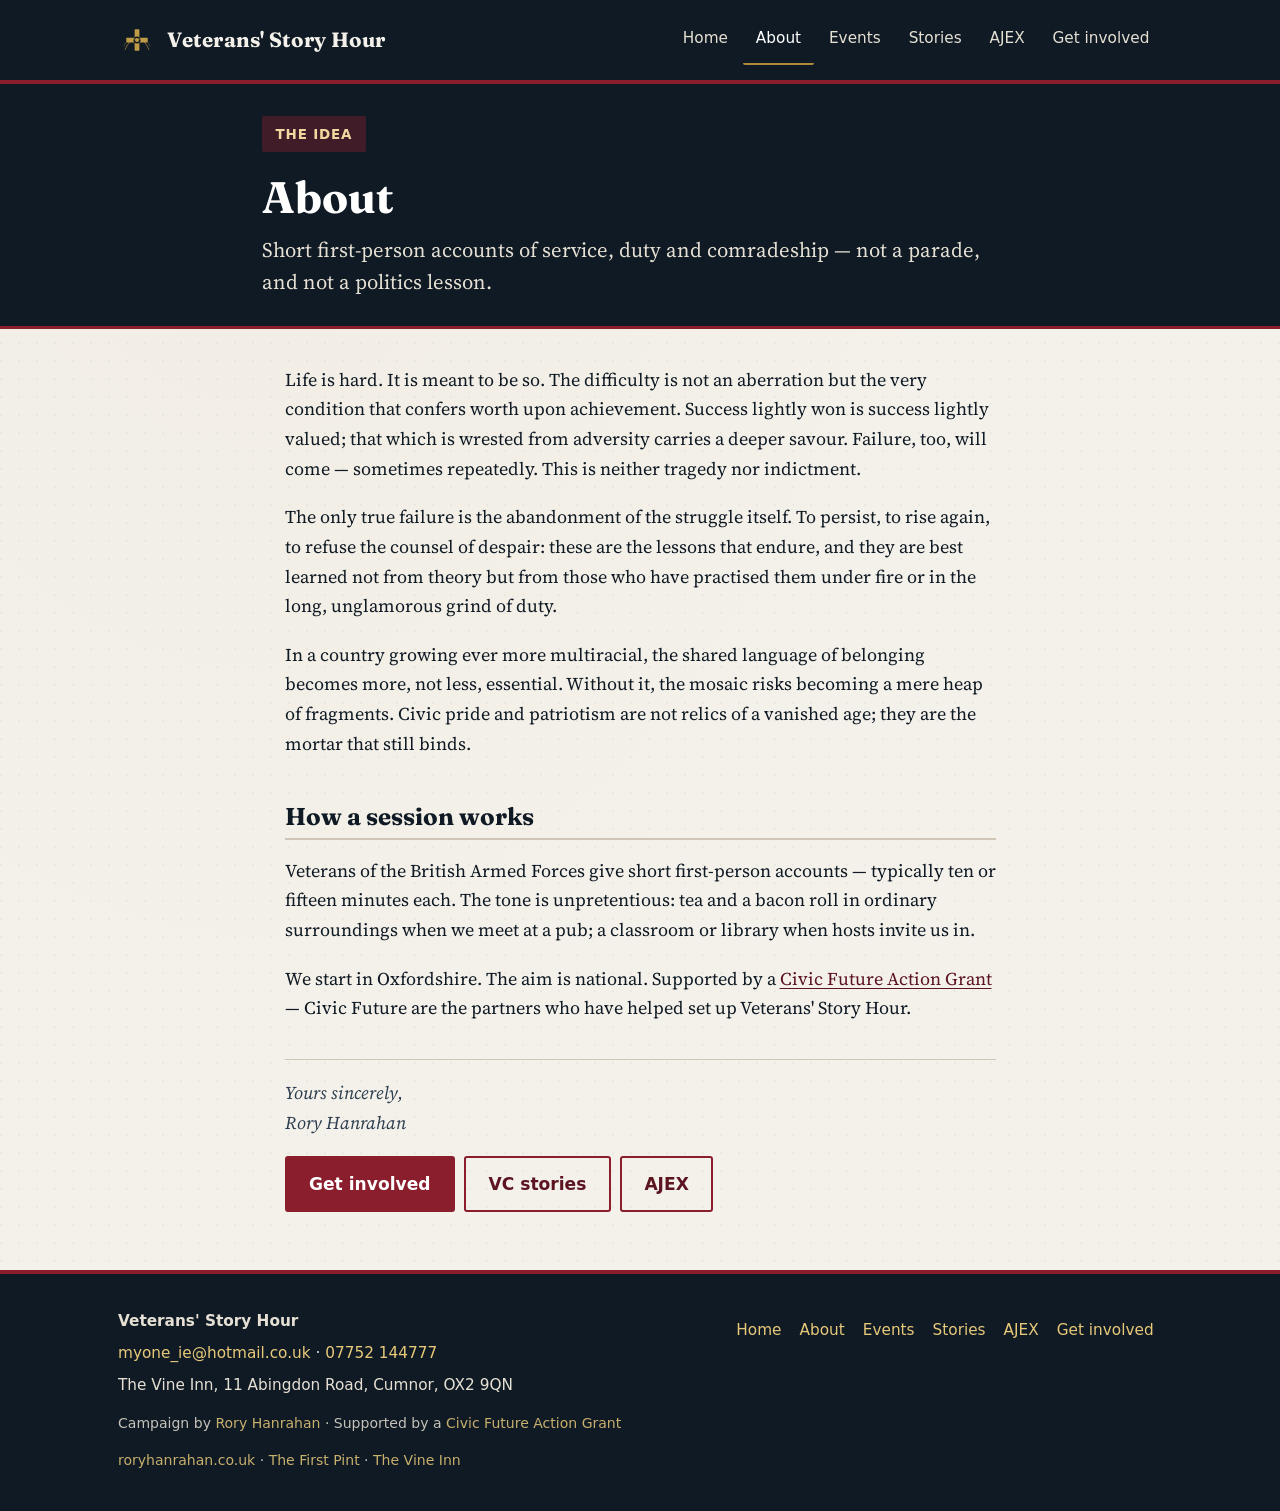
==== about.html @ 6df8fa00 "Link Civic Future grant and add site footer cross-links on About" ====
<!DOCTYPE html>
<html lang="en-GB">
<head>
  <meta charset="utf-8">
  <meta name="viewport" content="width=device-width, initial-scale=1">
  <meta name="theme-color" content="#0f1a24">
  <title>About — Veterans' Story Hour</title>
  <meta name="description" content="Why Veterans' Story Hour exists: lived testimony, civic pride, and lessons learned under fire and in the long grind of duty.">
  <link rel="canonical" href="https://rhodirish-afk.github.io/veterans-story-hour/about.html">
  <meta property="og:type" content="website">
  <meta property="og:site_name" content="Veterans' Story Hour">
  <meta property="og:title" content="About — Veterans' Story Hour">
  <meta property="og:description" content="Why Veterans' Story Hour exists: lived testimony, civic pride, and lessons learned under fire and in the long grind of duty.">
  <meta property="og:url" content="https://rhodirish-afk.github.io/veterans-story-hour/about.html">
  <meta property="og:image" content="https://rhodirish-afk.github.io/veterans-story-hour/assets/og.svg">
  <meta property="og:locale" content="en_GB">
  <meta name="twitter:card" content="summary_large_image">
  <meta name="twitter:title" content="About — Veterans' Story Hour">
  <meta name="twitter:description" content="Why Veterans' Story Hour exists: lived testimony, civic pride, and lessons learned under fire and in the long grind of duty.">
  <meta name="twitter:image" content="https://rhodirish-afk.github.io/veterans-story-hour/assets/og.svg">
  <link rel="icon" href="assets/mark.svg" type="image/svg+xml">
  <link rel="preconnect" href="https://fonts.googleapis.com">
  <link rel="preconnect" href="https://fonts.gstatic.com" crossorigin>
  <link href="https://fonts.googleapis.com/css2?family=Fraunces:opsz,wght@9..144,600;9..144,700&family=Source+Serif+4:opsz,wght@8..60,400;8..60,600&display=swap" rel="stylesheet">
  <link rel="stylesheet" href="css/styles.css">
</head>
<body>
  <a class="skip-link" href="#main">Skip to content</a>
  <header class="site-header">
    <div class="site-header-inner">
      <a class="brand" href="index.html">
        <img class="brand-mark" src="assets/mark.svg" width="34" height="34" alt="Veterans' Story Hour">
        <p class="site-title">Veterans' Story Hour</p>
      </a>
      <nav class="site-nav" aria-label="Main">
        <a href="index.html">Home</a>
        <a href="about.html" aria-current="page">About</a>
        <a href="events.html">Events</a>
        <a href="stories.html">Stories</a>
        <a href="ajex.html">AJEX</a>
        <a href="involve.html">Get involved</a>
      </nav>
    </div>
  </header>

  <div class="page-band">
    <div class="page-band-inner">
      <p class="tagline">The idea</p>
      <h1>About</h1>
      <p class="lede">Short first-person accounts of service, duty and comradeship — not a parade, and not a politics lesson.</p>
    </div>
  </div>

  <main id="main">
    <p>Life is hard. It is meant to be so. The difficulty is not an aberration but the very condition that confers worth upon achievement. Success lightly won is success lightly valued; that which is wrested from adversity carries a deeper savour. Failure, too, will come — sometimes repeatedly. This is neither tragedy nor indictment.</p>

    <p>The only true failure is the abandonment of the struggle itself. To persist, to rise again, to refuse the counsel of despair: these are the lessons that endure, and they are best learned not from theory but from those who have practised them under fire or in the long, unglamorous grind of duty.</p>

    <p>In a country growing ever more multiracial, the shared language of belonging becomes more, not less, essential. Without it, the mosaic risks becoming a mere heap of fragments. Civic pride and patriotism are not relics of a vanished age; they are the mortar that still binds.</p>

    <h2>How a session works</h2>
    <p>Veterans of the British Armed Forces give short first-person accounts — typically ten or fifteen minutes each. The tone is unpretentious: tea and a bacon roll in ordinary surroundings when we meet at a pub; a classroom or library when hosts invite us in.</p>
    <p>We start in Oxfordshire. The aim is national. Supported by a <a href="https://civicfuture.org/civic-future-grants/" target="_blank" rel="noopener">Civic Future Action Grant</a> — Civic Future are the partners who have helped set up Veterans' Story Hour.</p>

    <p class="sign-off">Yours sincerely,<br>Rory Hanrahan</p>

    <div class="btn-row">
      <a class="btn" href="involve.html">Get involved</a>
      <a class="btn btn-ghost" href="stories.html">VC stories</a>
      <a class="btn btn-ghost" href="ajex.html">AJEX</a>
    </div>
  </main>

  <footer class="site-footer">
    <div class="site-footer-inner">
      <div>
        <p><strong>Veterans' Story Hour</strong></p>
        <p><a href="mailto:myone_ie@hotmail.co.uk">myone_ie@hotmail.co.uk</a> · <a href="tel:+447752144777">07752 144777</a></p>
        <p>The Vine Inn, 11 Abingdon Road, Cumnor, OX2 9QN</p>
        <p class="fine">Campaign by <a href="https://roryhanrahan.co.uk/">Rory Hanrahan</a> · Supported by a <a href="https://civicfuture.org/civic-future-grants/" target="_blank" rel="noopener">Civic Future Action Grant</a></p>
        <p class="fine"><a href="https://roryhanrahan.co.uk/">roryhanrahan.co.uk</a> · <a href="https://rhodirish-afk.github.io/the-first-pint/">The First Pint</a> · <a href="https://www.vineinncumnor.com/">The Vine Inn</a></p>
      </div>
      <div>
        <ul class="footer-nav" aria-label="Footer">
          <li><a href="index.html">Home</a></li>
          <li><a href="about.html" aria-current="page">About</a></li>
          <li><a href="events.html">Events</a></li>
          <li><a href="stories.html">Stories</a></li>
          <li><a href="ajex.html">AJEX</a></li>
          <li><a href="involve.html">Get involved</a></li>
        </ul>
      </div>
    </div>
  </footer>
</body>
</html>
---- css/styles.css ----
/* Veterans' Story Hour — dignified civic campaign styles */
:root {
  --ink: #0f1a24;
  --ink-soft: #2c3e50;
  --cream: #f4f1ea;
  --cream-deep: #e6e0d4;
  --crimson: #8b1e2d;
  --crimson-deep: #5c1420;
  --gold: #b08a3c;
  --gold-soft: #c9a24a;
  --foam: #fffcf7;
  --line: #cfc6b8;
  --max: 42rem;
  --wide: 58rem;
  --touch: 2.75rem;
  --radius: 3px;
}

*,
*::before,
*::after {
  box-sizing: border-box;
}

html {
  font-size: 112.5%;
  scroll-behavior: smooth;
}

body {
  margin: 0;
  font-family: "Source Serif 4", "Iowan Old Style", "Palatino Linotype", Palatino, Georgia, serif;
  line-height: 1.65;
  color: var(--ink);
  background-color: var(--cream);
  background-image:
    radial-gradient(ellipse at 20% 0%, rgba(176, 138, 60, 0.04), transparent 50%),
    radial-gradient(circle at 1px 1px, rgba(15, 26, 36, 0.035) 1px, transparent 0);
  background-size: 100% 100%, 18px 18px;
  min-height: 100vh;
  display: flex;
  flex-direction: column;
}

img {
  max-width: 100%;
  height: auto;
  display: block;
}

a {
  color: var(--crimson-deep);
  text-decoration-thickness: 1px;
  text-underline-offset: 0.15em;
}

a:hover {
  color: var(--crimson);
}

a:focus-visible {
  outline: 2px solid var(--gold);
  outline-offset: 3px;
}

.skip-link {
  position: absolute;
  left: -9999px;
  top: 0;
  z-index: 100;
  background: var(--crimson);
  color: #fff;
  padding: 0.75rem 1rem;
  font-family: system-ui, sans-serif;
  font-weight: 600;
  text-decoration: none;
}

.skip-link:focus {
  left: 1rem;
  top: 1rem;
}

.site-header {
  background: var(--ink);
  color: var(--cream);
  padding: 0.85rem 1.25rem;
  border-bottom: 4px solid var(--crimson);
  position: sticky;
  top: 0;
  z-index: 50;
}

.site-header-inner {
  max-width: var(--wide);
  margin: 0 auto;
  display: flex;
  flex-wrap: wrap;
  align-items: center;
  justify-content: space-between;
  gap: 0.75rem 1.5rem;
}

.brand {
  display: flex;
  align-items: center;
  gap: 0.65rem;
  text-decoration: none;
  color: var(--cream);
  min-height: var(--touch);
}

.brand:hover {
  color: #e8c97a;
}

.brand-mark {
  width: 2.1rem;
  height: 2.1rem;
  flex-shrink: 0;
}

.site-title {
  font-family: "Fraunces", "Source Serif 4", Georgia, serif;
  font-weight: 700;
  font-size: 1.15rem;
  letter-spacing: 0.01em;
  margin: 0;
  line-height: 1.2;
}

.site-nav {
  display: flex;
  flex-wrap: wrap;
  align-items: center;
  gap: 0.15rem;
  font-family: system-ui, -apple-system, "Segoe UI", sans-serif;
  font-size: 0.85rem;
}

.site-nav a {
  color: var(--cream-deep);
  text-decoration: none;
  padding: 0.55rem 0.7rem;
  min-height: var(--touch);
  display: inline-flex;
  align-items: center;
  border-bottom: 2px solid transparent;
  border-radius: 2px;
}

.site-nav a:hover,
.site-nav a[aria-current="page"] {
  color: #fff;
  border-bottom-color: var(--gold);
}

.site-nav a:focus-visible {
  outline-color: var(--gold-soft);
}

.hero {
  background: linear-gradient(165deg, var(--ink) 0%, #1a2a38 55%, #162230 100%);
  color: var(--cream);
  padding: 2.5rem 1.25rem 2.75rem;
  border-bottom: 1px solid rgba(176, 138, 60, 0.35);
  position: relative;
  overflow: hidden;
}

.hero::after {
  content: "";
  position: absolute;
  inset: 0;
  background:
    radial-gradient(ellipse at 85% 20%, rgba(176, 138, 60, 0.12), transparent 45%),
    radial-gradient(ellipse at 10% 90%, rgba(139, 30, 45, 0.18), transparent 40%);
  pointer-events: none;
}

.hero-inner {
  max-width: var(--wide);
  margin: 0 auto;
  position: relative;
  z-index: 1;
  display: grid;
  gap: 1.25rem;
  align-items: center;
}

@media (min-width: 720px) {
  .hero-inner {
    grid-template-columns: auto 1fr;
    gap: 2rem;
  }
}

.hero-mark {
  width: 5.5rem;
  height: 5.5rem;
  opacity: 0.95;
}

.hero .tagline {
  background: rgba(139, 30, 45, 0.35);
  color: #f0d9a0;
  margin-bottom: 0.75rem;
}

.hero h1 {
  color: #fff;
  margin: 0 0 0.6rem;
}

.hero .lede {
  color: var(--cream-deep);
  margin-bottom: 0;
  max-width: 36rem;
}

.hero-laurel {
  width: min(12rem, 70%);
  margin-top: 1rem;
  opacity: 0.8;
}

.page-band {
  background: var(--ink);
  color: var(--cream);
  padding: 1.75rem 1.25rem 1.5rem;
  border-bottom: 3px solid var(--crimson);
}

.page-band-inner {
  max-width: var(--max);
  margin: 0 auto;
}

.page-band .tagline {
  background: rgba(139, 30, 45, 0.4);
  color: #f0d9a0;
}

.page-band h1 {
  color: #fff;
  margin-bottom: 0.5rem;
}

.page-band .lede {
  color: var(--cream-deep);
  margin-bottom: 0;
}

main {
  flex: 1;
  width: 100%;
  max-width: var(--max);
  margin: 0 auto;
  padding: 2rem 1.25rem 3.25rem;
}

main.wide {
  max-width: var(--wide);
}

h1,
h2,
h3 {
  font-family: "Fraunces", "Source Serif 4", Georgia, serif;
  font-weight: 700;
  line-height: 1.25;
  color: var(--ink);
}

h1 {
  font-size: clamp(1.85rem, 4vw, 2.45rem);
  margin: 0 0 0.75rem;
}

h2 {
  font-size: 1.35rem;
  margin: 2.35rem 0 0.85rem;
  padding-bottom: 0.4rem;
  border-bottom: 2px solid var(--line);
}

h3 {
  font-size: 1.1rem;
  margin: 1.5rem 0 0.5rem;
}

p {
  margin: 0 0 1.05rem;
}

.lede {
  font-size: 1.15rem;
  color: var(--ink-soft);
  margin-bottom: 1.35rem;
  line-height: 1.55;
}

.tagline {
  display: inline-block;
  font-family: system-ui, -apple-system, "Segoe UI", sans-serif;
  font-size: 0.75rem;
  font-weight: 600;
  letter-spacing: 0.06em;
  text-transform: uppercase;
  color: var(--crimson-deep);
  background: var(--cream-deep);
  padding: 0.4rem 0.75rem;
  border-radius: 2px;
  margin-bottom: 1rem;
}

.section-intro {
  color: var(--ink-soft);
  margin-bottom: 1.25rem;
}

.ask-box,
.cta-box,
.event-card {
  background: var(--foam);
  border: 1px solid var(--line);
  border-left: 5px solid var(--crimson);
  padding: 1.25rem 1.35rem;
  margin: 1.5rem 0;
  border-radius: var(--radius);
  box-shadow: 0 1px 0 rgba(15, 26, 36, 0.04);
}

.ask-box h2,
.cta-box h2,
.event-card h2 {
  margin-top: 0;
  border: none;
  padding: 0;
  font-size: 1.25rem;
}

.cta-actions,
.btn-row {
  display: flex;
  flex-wrap: wrap;
  gap: 0.5rem;
  margin-top: 0.75rem;
}

.event-meta {
  list-style: none;
  padding: 0;
  margin: 0 0 1rem;
  font-family: system-ui, -apple-system, "Segoe UI", sans-serif;
  font-size: 0.95rem;
}

.event-meta li {
  margin-bottom: 0.5rem;
  padding-left: 0;
  display: grid;
  grid-template-columns: 6.5rem 1fr;
  gap: 0.35rem;
}

.event-meta strong {
  color: var(--ink-soft);
  font-size: 0.8rem;
  text-transform: uppercase;
  letter-spacing: 0.03em;
  padding-top: 0.15rem;
}

.story-grid {
  display: grid;
  gap: 1.25rem;
  margin: 1.5rem 0 2rem;
}

@media (min-width: 720px) {
  .story-grid {
    grid-template-columns: 1fr 1fr;
  }
}
@media (min-width: 980px) {
  .story-grid {
    grid-template-columns: 1fr 1fr 1fr;
  }
}

.story {
  background: var(--foam);
  border: 1px solid var(--line);
  padding: 1.35rem 1.4rem 1.5rem;
  margin: 0;
  border-radius: var(--radius);
  display: flex;
  flex-direction: column;
  height: 100%;
  box-shadow: 0 1px 0 rgba(15, 26, 36, 0.04);
}

.story-head {
  display: flex;
  align-items: flex-start;
  gap: 0.75rem;
  margin-bottom: 0.85rem;
  padding-bottom: 0.75rem;
  border-bottom: 2px solid var(--gold);
}

.story-icon {
  width: 2.4rem;
  height: 2.4rem;
  flex-shrink: 0;
  margin-top: 0.15rem;
}

.story h2 {
  margin: 0;
  border: none;
  padding: 0;
  font-size: 1.2rem;
  line-height: 1.3;
}

.story .rank {
  display: block;
  font-family: system-ui, sans-serif;
  font-size: 0.75rem;
  font-weight: 600;
  letter-spacing: 0.04em;
  text-transform: uppercase;
  color: var(--crimson-deep);
  margin-bottom: 0.2rem;
}

.quote {
  font-style: italic;
  color: var(--ink-soft);
  border-left: 3px solid var(--gold);
  padding-left: 1rem;
  margin: 1rem 0;
}

.involve-grid {
  display: grid;
  gap: 1rem;
  margin: 1.5rem 0;
}

@media (min-width: 640px) {
  .involve-grid {
    grid-template-columns: repeat(3, 1fr);
  }
}

.involve-grid .ask-box {
  margin: 0;
  height: 100%;
}

.involve-grid .ask-box h2 {
  font-size: 1.1rem;
}

ul,
ol {
  margin: 0 0 1.25rem;
  padding-left: 1.25rem;
}

li {
  margin-bottom: 0.55rem;
}

.btn {
  display: inline-flex;
  align-items: center;
  justify-content: center;
  min-height: var(--touch);
  font-family: system-ui, -apple-system, "Segoe UI", sans-serif;
  font-weight: 600;
  font-size: 0.95rem;
  background: var(--crimson);
  color: #fff;
  padding: 0.65rem 1.25rem;
  border-radius: var(--radius);
  text-decoration: none;
  border: 2px solid var(--crimson);
  margin: 0;
  cursor: pointer;
  transition: background 0.15s ease, border-color 0.15s ease;
}

.btn:hover {
  background: var(--crimson-deep);
  border-color: var(--crimson-deep);
  color: #fff;
}

.btn-ghost {
  background: transparent;
  color: var(--crimson-deep);
  border: 2px solid var(--crimson);
}

.btn-ghost:hover {
  background: var(--cream-deep);
  color: var(--crimson-deep);
}

.contact-list {
  list-style: none;
  padding: 0;
  margin: 0 0 1.25rem;
}

.contact-list li {
  margin-bottom: 0.75rem;
  padding-left: 0;
  display: grid;
  grid-template-columns: 5rem 1fr;
  gap: 0.35rem;
  align-items: baseline;
}

.contact-list strong {
  font-family: system-ui, sans-serif;
  font-size: 0.8rem;
  text-transform: uppercase;
  letter-spacing: 0.03em;
  color: var(--ink-soft);
}

.site-footer {
  background: var(--ink);
  color: var(--cream-deep);
  padding: 2rem 1.25rem 1.75rem;
  font-family: system-ui, -apple-system, "Segoe UI", sans-serif;
  font-size: 0.85rem;
  line-height: 1.55;
  border-top: 4px solid var(--crimson);
  margin-top: auto;
}

.site-footer-inner {
  max-width: var(--wide);
  margin: 0 auto;
  display: grid;
  gap: 1.25rem;
}

@media (min-width: 640px) {
  .site-footer-inner {
    grid-template-columns: 1.4fr 1fr;
    align-items: start;
  }
}

.site-footer a {
  color: #e8c97a;
  text-decoration: none;
}

.site-footer a:hover {
  color: #fff;
  text-decoration: underline;
}

.site-footer p {
  margin: 0 0 0.45rem;
}

.footer-nav {
  display: flex;
  flex-wrap: wrap;
  gap: 0.35rem 1rem;
  margin: 0 0 1rem;
  padding: 0;
  list-style: none;
}

.footer-nav a {
  display: inline-flex;
  align-items: center;
  min-height: 2.25rem;
  padding: 0.15rem 0;
}

.site-footer .fine {
  margin-top: 0.85rem;
  opacity: 0.85;
  font-size: 0.78rem;
}

.note {
  font-size: 0.95rem;
  color: var(--ink-soft);
}

.sign-off {
  margin-top: 2rem;
  padding-top: 1rem;
  border-top: 1px solid var(--line);
  font-style: italic;
  color: var(--ink-soft);
}

@media (max-width: 560px) {
  html {
    font-size: 100%;
  }
  .site-header {
    padding: 0.7rem 1rem;
  }
  .site-header-inner {
    flex-direction: column;
    align-items: flex-start;
  }
  .site-nav {
    width: 100%;
    gap: 0.1rem;
  }
  .site-nav a {
    padding: 0.5rem 0.55rem;
    font-size: 0.82rem;
  }
  .hero {
    padding: 1.75rem 1rem 2rem;
  }
  .hero-mark {
    width: 4rem;
    height: 4rem;
  }
  main,
  .page-band {
    padding-left: 1rem;
    padding-right: 1rem;
  }
  .event-meta li,
  .contact-list li {
    grid-template-columns: 1fr;
    gap: 0.1rem;
  }
  .btn {
    width: 100%;
  }
  .cta-actions,
  .btn-row {
    flex-direction: column;
  }
}

@media (prefers-reduced-motion: reduce) {
  html {
    scroll-behavior: auto;
  }
  .btn {
    transition: none;
  }
}
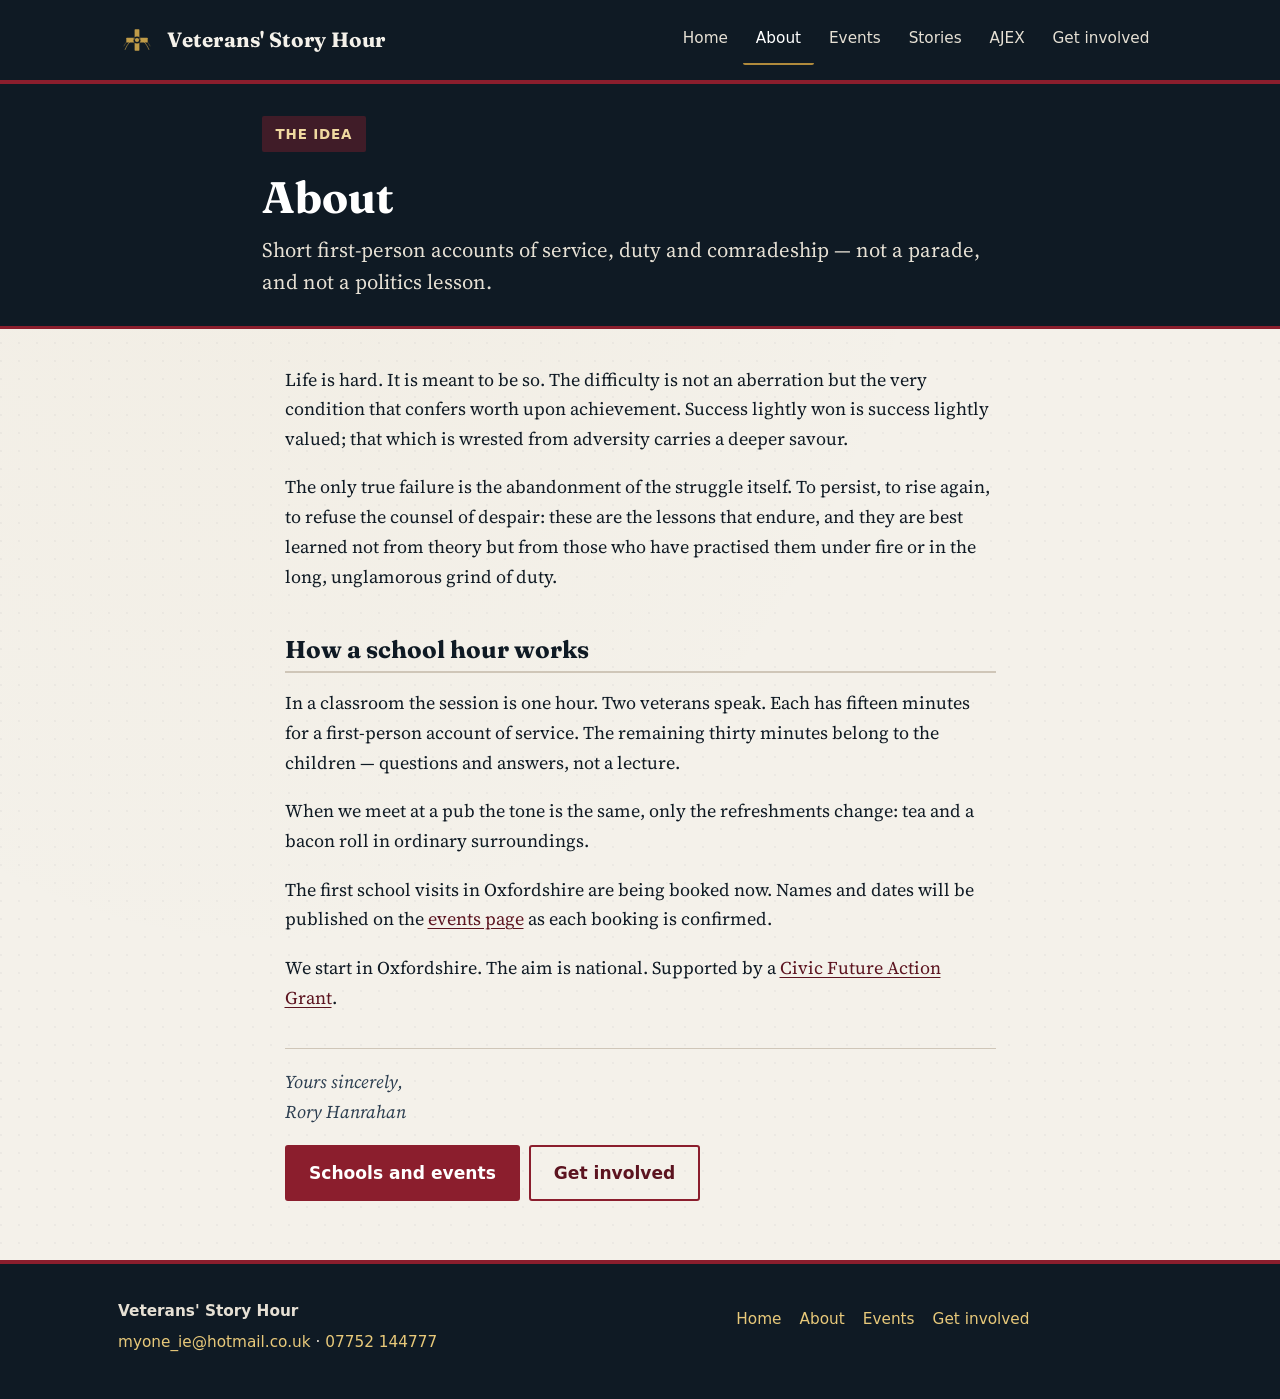
==== commit 9b6b2575: "About and Get involved: school hour is 2x15 minutes then 30 minutes of questions" ====
--- a/about.html
+++ b/about.html
@@ -5,24 +5,19 @@
   <meta name="viewport" content="width=device-width, initial-scale=1">
   <meta name="theme-color" content="#0f1a24">
   <title>About — Veterans' Story Hour</title>
-  <meta name="description" content="Why Veterans' Story Hour exists: lived testimony, civic pride, and lessons learned under fire and in the long grind of duty.">
+  <meta name="description" content="How a Veterans' Story Hour works: in schools, two veterans, 15 minutes each, then 30 minutes of questions from the children.">
   <link rel="canonical" href="https://rhodirish-afk.github.io/veterans-story-hour/about.html">
   <meta property="og:type" content="website">
   <meta property="og:site_name" content="Veterans' Story Hour">
   <meta property="og:title" content="About — Veterans' Story Hour">
-  <meta property="og:description" content="Why Veterans' Story Hour exists: lived testimony, civic pride, and lessons learned under fire and in the long grind of duty.">
+  <meta property="og:description" content="How a Veterans' Story Hour works in a classroom.">
   <meta property="og:url" content="https://rhodirish-afk.github.io/veterans-story-hour/about.html">
   <meta property="og:image" content="https://rhodirish-afk.github.io/veterans-story-hour/assets/og.svg">
-  <meta property="og:locale" content="en_GB">
-  <meta name="twitter:card" content="summary_large_image">
-  <meta name="twitter:title" content="About — Veterans' Story Hour">
-  <meta name="twitter:description" content="Why Veterans' Story Hour exists: lived testimony, civic pride, and lessons learned under fire and in the long grind of duty.">
-  <meta name="twitter:image" content="https://rhodirish-afk.github.io/veterans-story-hour/assets/og.svg">
+  <link rel="stylesheet" href="css/styles.css">
   <link rel="icon" href="assets/mark.svg" type="image/svg+xml">
   <link rel="preconnect" href="https://fonts.googleapis.com">
   <link rel="preconnect" href="https://fonts.gstatic.com" crossorigin>
   <link href="https://fonts.googleapis.com/css2?family=Fraunces:opsz,wght@9..144,600;9..144,700&family=Source+Serif+4:opsz,wght@8..60,400;8..60,600&display=swap" rel="stylesheet">
-  <link rel="stylesheet" href="css/styles.css">
 </head>
 <body>
   <a class="skip-link" href="#main">Skip to content</a>
@@ -42,7 +37,6 @@
       </nav>
     </div>
   </header>
-
   <div class="page-band">
     <div class="page-band-inner">
       <p class="tagline">The idea</p>
@@ -50,46 +44,32 @@
       <p class="lede">Short first-person accounts of service, duty and comradeship — not a parade, and not a politics lesson.</p>
     </div>
   </div>
-
   <main id="main">
-    <p>Life is hard. It is meant to be so. The difficulty is not an aberration but the very condition that confers worth upon achievement. Success lightly won is success lightly valued; that which is wrested from adversity carries a deeper savour. Failure, too, will come — sometimes repeatedly. This is neither tragedy nor indictment.</p>
-
+    <p>Life is hard. It is meant to be so. The difficulty is not an aberration but the very condition that confers worth upon achievement. Success lightly won is success lightly valued; that which is wrested from adversity carries a deeper savour.</p>
     <p>The only true failure is the abandonment of the struggle itself. To persist, to rise again, to refuse the counsel of despair: these are the lessons that endure, and they are best learned not from theory but from those who have practised them under fire or in the long, unglamorous grind of duty.</p>
-
-    <p>In a country growing ever more multiracial, the shared language of belonging becomes more, not less, essential. Without it, the mosaic risks becoming a mere heap of fragments. Civic pride and patriotism are not relics of a vanished age; they are the mortar that still binds.</p>
-
-    <h2>How a session works</h2>
-    <p>Veterans of the British Armed Forces give short first-person accounts — typically ten or fifteen minutes each. The tone is unpretentious: tea and a bacon roll in ordinary surroundings when we meet at a pub; a classroom or library when hosts invite us in.</p>
-    <p>We start in Oxfordshire. The aim is national. Supported by a <a href="https://civicfuture.org/civic-future-grants/" target="_blank" rel="noopener">Civic Future Action Grant</a> — Civic Future are the partners who have helped set up Veterans' Story Hour.</p>
-
+    <h2>How a school hour works</h2>
+    <p>In a classroom the session is one hour. Two veterans speak. Each has fifteen minutes for a first-person account of service. The remaining thirty minutes belong to the children — questions and answers, not a lecture.</p>
+    <p>When we meet at a pub the tone is the same, only the refreshments change: tea and a bacon roll in ordinary surroundings.</p>
+    <p>The first school visits in Oxfordshire are being booked now. Names and dates will be published on the <a href="events.html">events page</a> as each booking is confirmed.</p>
+    <p>We start in Oxfordshire. The aim is national. Supported by a <a href="https://civicfuture.org/civic-future-grants/" target="_blank" rel="noopener">Civic Future Action Grant</a>.</p>
     <p class="sign-off">Yours sincerely,<br>Rory Hanrahan</p>
-
     <div class="btn-row">
-      <a class="btn" href="involve.html">Get involved</a>
-      <a class="btn btn-ghost" href="stories.html">VC stories</a>
-      <a class="btn btn-ghost" href="ajex.html">AJEX</a>
+      <a class="btn" href="events.html">Schools and events</a>
+      <a class="btn btn-ghost" href="involve.html">Get involved</a>
     </div>
   </main>
-
   <footer class="site-footer">
     <div class="site-footer-inner">
       <div>
         <p><strong>Veterans' Story Hour</strong></p>
-        <p><a href="mailto:myone_ie@hotmail.co.uk">myone_ie@hotmail.co.uk</a> · <a href="tel:+447752144777">07752 144777</a></p>
-        <p>The Vine Inn, 11 Abingdon Road, Cumnor, OX2 9QN</p>
-        <p class="fine">Campaign by <a href="https://roryhanrahan.co.uk/">Rory Hanrahan</a> · Supported by a <a href="https://civicfuture.org/civic-future-grants/" target="_blank" rel="noopener">Civic Future Action Grant</a></p>
-        <p class="fine"><a href="https://roryhanrahan.co.uk/">roryhanrahan.co.uk</a> · <a href="https://rhodirish-afk.github.io/the-first-pint/">The First Pint</a> · <a href="https://www.vineinncumnor.com/">The Vine Inn</a></p>
+        <p><a href="mailto:myone_ie@hotmail.co.uk?subject=Veterans%20Story%20Hour">myone_ie@hotmail.co.uk</a> · <a href="tel:+447752144777">07752 144777</a></p>
       </div>
-      <div>
-        <ul class="footer-nav" aria-label="Footer">
-          <li><a href="index.html">Home</a></li>
-          <li><a href="about.html" aria-current="page">About</a></li>
-          <li><a href="events.html">Events</a></li>
-          <li><a href="stories.html">Stories</a></li>
-          <li><a href="ajex.html">AJEX</a></li>
-          <li><a href="involve.html">Get involved</a></li>
-        </ul>
-      </div>
+      <ul class="footer-nav" aria-label="Footer">
+        <li><a href="index.html">Home</a></li>
+        <li><a href="about.html" aria-current="page">About</a></li>
+        <li><a href="events.html">Events</a></li>
+        <li><a href="involve.html">Get involved</a></li>
+      </ul>
     </div>
   </footer>
 </body>
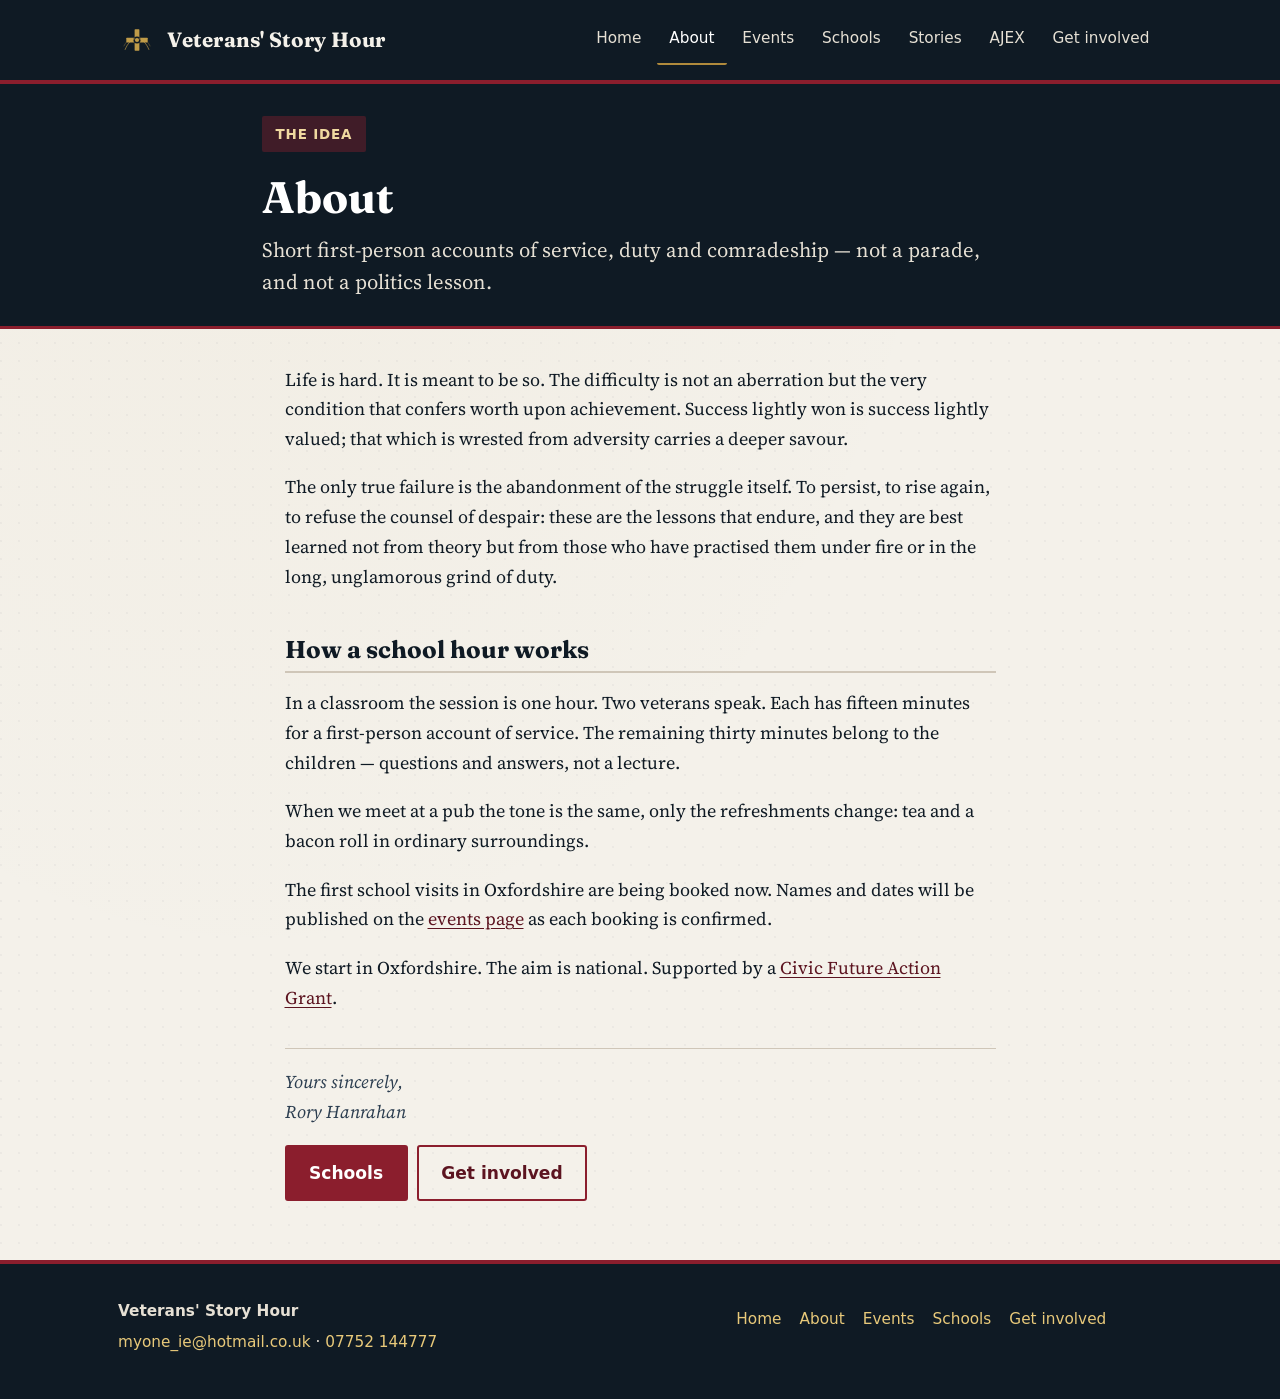
==== commit ab57c6e6: "Wire Schools into nav and add printable parent consent form" ====
--- a/about.html
+++ b/about.html
@@ -31,6 +31,7 @@
         <a href="index.html">Home</a>
         <a href="about.html" aria-current="page">About</a>
         <a href="events.html">Events</a>
+        <a href="schools.html">Schools</a>
         <a href="stories.html">Stories</a>
         <a href="ajex.html">AJEX</a>
         <a href="involve.html">Get involved</a>
@@ -54,7 +55,7 @@
     <p>We start in Oxfordshire. The aim is national. Supported by a <a href="https://civicfuture.org/civic-future-grants/" target="_blank" rel="noopener">Civic Future Action Grant</a>.</p>
     <p class="sign-off">Yours sincerely,<br>Rory Hanrahan</p>
     <div class="btn-row">
-      <a class="btn" href="events.html">Schools and events</a>
+      <a class="btn" href="schools.html">Schools</a>
       <a class="btn btn-ghost" href="involve.html">Get involved</a>
     </div>
   </main>
@@ -68,6 +69,7 @@
         <li><a href="index.html">Home</a></li>
         <li><a href="about.html" aria-current="page">About</a></li>
         <li><a href="events.html">Events</a></li>
+        <li><a href="schools.html">Schools</a></li>
         <li><a href="involve.html">Get involved</a></li>
       </ul>
     </div>
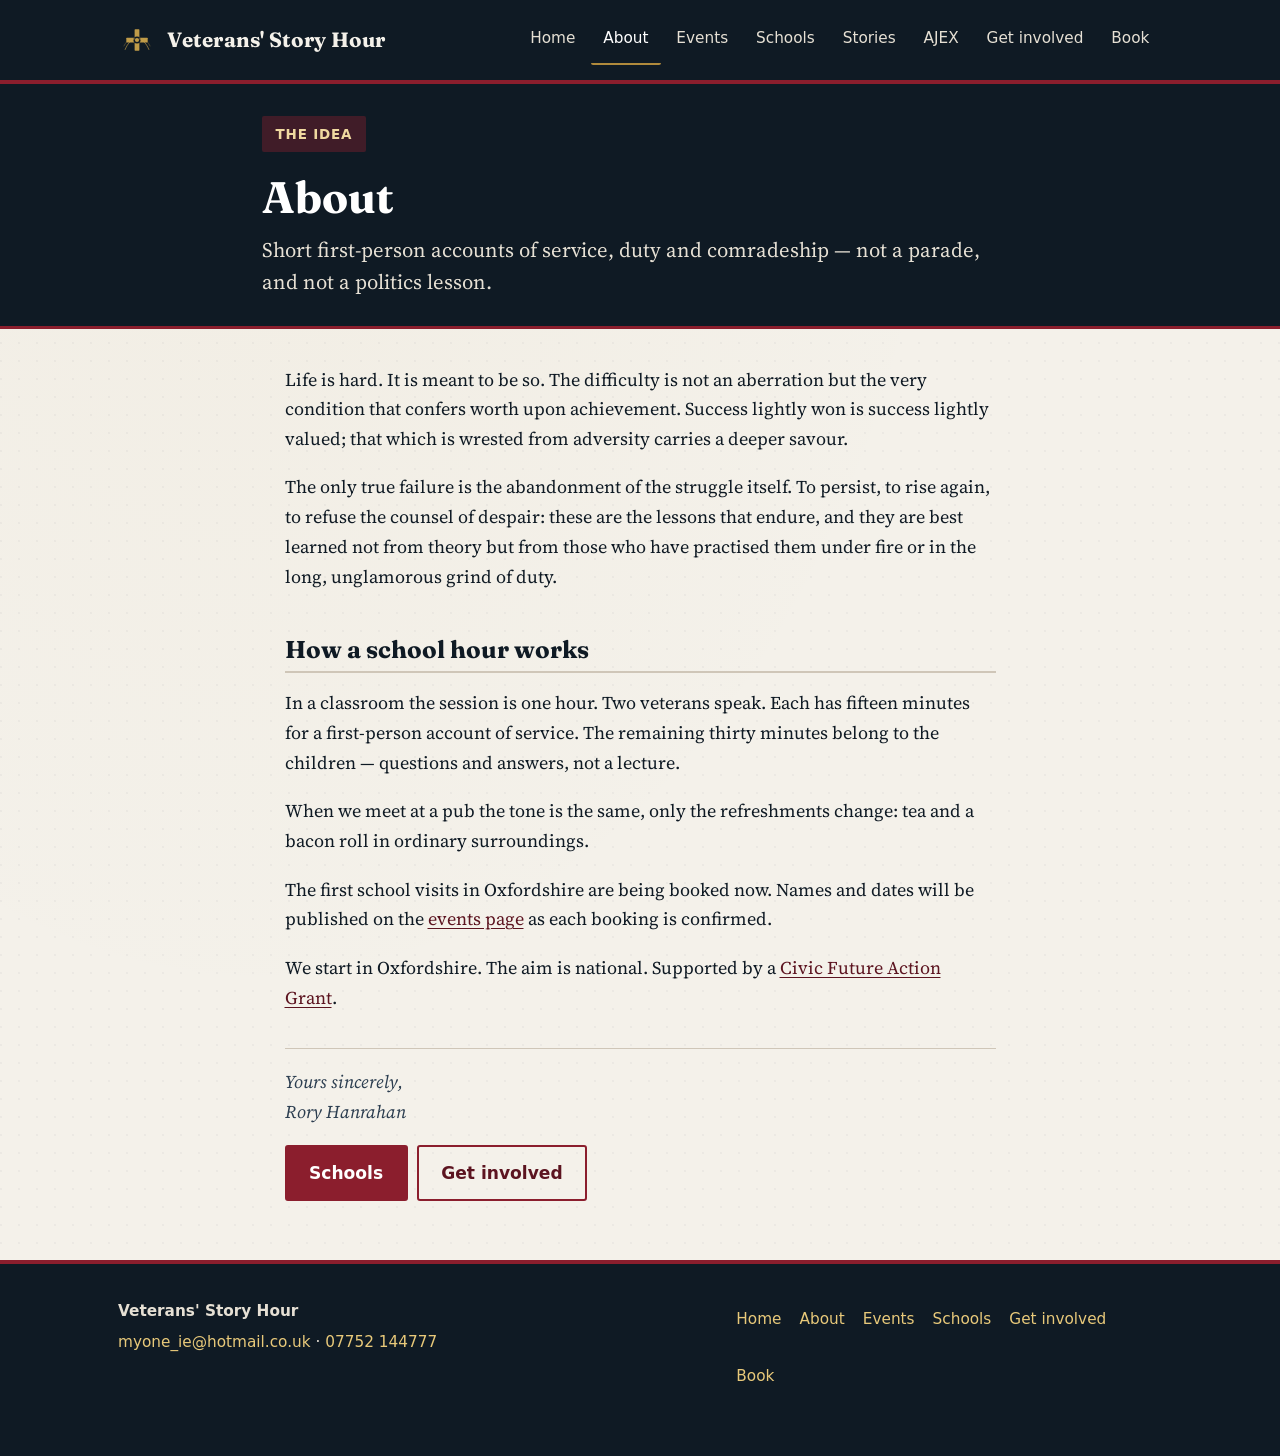
==== commit f5962172: "Add Book link to nav (index, involve, about); point involve CTA to book.html" ====
--- a/about.html
+++ b/about.html
@@ -35,6 +35,7 @@
         <a href="stories.html">Stories</a>
         <a href="ajex.html">AJEX</a>
         <a href="involve.html">Get involved</a>
+        <a href="book.html">Book</a>
       </nav>
     </div>
   </header>
@@ -71,6 +72,7 @@
         <li><a href="events.html">Events</a></li>
         <li><a href="schools.html">Schools</a></li>
         <li><a href="involve.html">Get involved</a></li>
+        <li><a href="book.html">Book</a></li>
       </ul>
     </div>
   </footer>
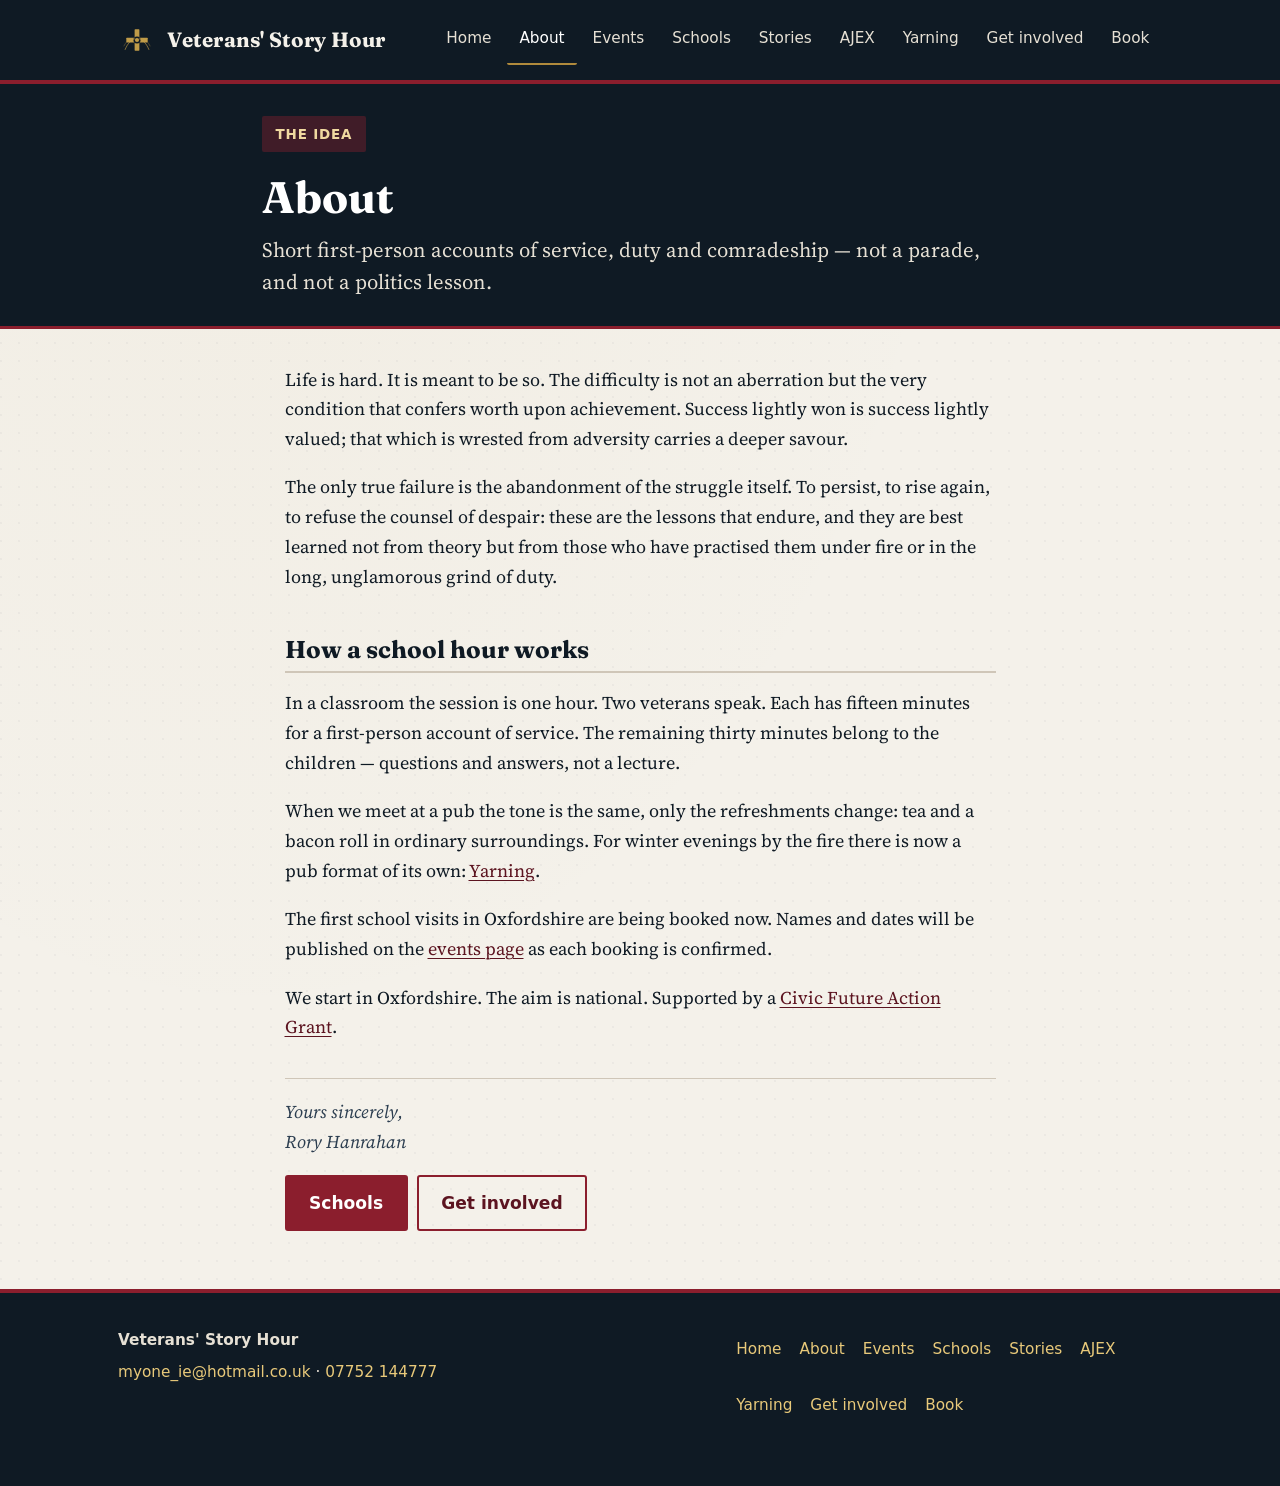
==== commit 05e77c85: "Polish about, schools, stories, ajex: meta, consistent nav/footer (Yarning + Book), typo fix, Book C" ====
--- a/about.html
+++ b/about.html
@@ -14,6 +14,11 @@
   <meta property="og:url" content="https://rhodirish-afk.github.io/veterans-story-hour/about.html">
   <meta property="og:image" content="https://rhodirish-afk.github.io/veterans-story-hour/assets/og.svg">
   <link rel="stylesheet" href="css/styles.css">
+  <meta property="og:locale" content="en_GB">
+  <meta name="twitter:card" content="summary_large_image">
+  <meta name="twitter:title" content="About — Veterans' Story Hour">
+  <meta name="twitter:description" content="How a Veterans' Story Hour works: in schools, two veterans, 15 minutes each, then 30 minutes of questions from the children.">
+  <meta name="twitter:image" content="https://rhodirish-afk.github.io/veterans-story-hour/assets/og.svg">
   <link rel="icon" href="assets/mark.svg" type="image/svg+xml">
   <link rel="preconnect" href="https://fonts.googleapis.com">
   <link rel="preconnect" href="https://fonts.gstatic.com" crossorigin>
@@ -24,7 +29,7 @@
   <header class="site-header">
     <div class="site-header-inner">
       <a class="brand" href="index.html">
-        <img class="brand-mark" src="assets/mark.svg" width="34" height="34" alt="Veterans' Story Hour">
+        <img class="brand-mark" src="assets/mark.svg" width="34" height="34" alt="">
         <p class="site-title">Veterans' Story Hour</p>
       </a>
       <nav class="site-nav" aria-label="Main">
@@ -34,6 +39,7 @@
         <a href="schools.html">Schools</a>
         <a href="stories.html">Stories</a>
         <a href="ajex.html">AJEX</a>
+        <a href="yarning.html">Yarning</a>
         <a href="involve.html">Get involved</a>
         <a href="book.html">Book</a>
       </nav>
@@ -51,9 +57,9 @@
     <p>The only true failure is the abandonment of the struggle itself. To persist, to rise again, to refuse the counsel of despair: these are the lessons that endure, and they are best learned not from theory but from those who have practised them under fire or in the long, unglamorous grind of duty.</p>
     <h2>How a school hour works</h2>
     <p>In a classroom the session is one hour. Two veterans speak. Each has fifteen minutes for a first-person account of service. The remaining thirty minutes belong to the children — questions and answers, not a lecture.</p>
-    <p>When we meet at a pub the tone is the same, only the refreshments change: tea and a bacon roll in ordinary surroundings.</p>
+    <p>When we meet at a pub the tone is the same, only the refreshments change: tea and a bacon roll in ordinary surroundings. For winter evenings by the fire there is now a pub format of its own: <a href="yarning.html">Yarning</a>.</p>
     <p>The first school visits in Oxfordshire are being booked now. Names and dates will be published on the <a href="events.html">events page</a> as each booking is confirmed.</p>
-    <p>We start in Oxfordshire. The aim is national. Supported by a <a href="https://civicfuture.org/civic-future-grants/" target="_blank" rel="noopener">Civic Future Action Grant</a>.</p>
+    <p>We start in Oxfordshire. The aim is national. Supported by a <a href="https://civicfuture.org/" target="_blank" rel="noopener">Civic Future Action Grant</a>.</p>
     <p class="sign-off">Yours sincerely,<br>Rory Hanrahan</p>
     <div class="btn-row">
       <a class="btn" href="schools.html">Schools</a>
@@ -71,6 +77,9 @@
         <li><a href="about.html" aria-current="page">About</a></li>
         <li><a href="events.html">Events</a></li>
         <li><a href="schools.html">Schools</a></li>
+        <li><a href="stories.html">Stories</a></li>
+        <li><a href="ajex.html">AJEX</a></li>
+        <li><a href="yarning.html">Yarning</a></li>
         <li><a href="involve.html">Get involved</a></li>
         <li><a href="book.html">Book</a></li>
       </ul>
--- a/css/styles.css
+++ b/css/styles.css
@@ -661,3 +661,160 @@
     transition: none;
   }
 }
+
+/* ---- Improvement pass: focus, film, yarning, small-screen fixes ---- */
+.btn:focus-visible,
+button:focus-visible,
+summary:focus-visible {
+  outline: 3px solid var(--gold);
+  outline-offset: 3px;
+}
+
+.site-footer,
+.contact-list {
+  overflow-wrap: anywhere;
+}
+
+/* Click-to-load film */
+.film {
+  position: relative;
+  aspect-ratio: 16 / 9;
+  margin: 1.25rem 0;
+  border-radius: 6px;
+  overflow: hidden;
+  background: var(--ink);
+}
+
+.film a,
+.film iframe {
+  position: absolute;
+  inset: 0;
+  width: 100%;
+  height: 100%;
+  border: 0;
+}
+
+.film a {
+  display: block;
+  color: #fff;
+  text-decoration: none;
+}
+
+.film img {
+  width: 100%;
+  height: 100%;
+  object-fit: cover;
+  opacity: 0.85;
+}
+
+.film-play {
+  position: absolute;
+  left: 50%;
+  top: 50%;
+  width: 4.5rem;
+  height: 3.2rem;
+  margin: -1.6rem 0 0 -2.25rem;
+  background: var(--crimson);
+  border-radius: 0.8rem;
+  box-shadow: 0 2px 10px rgba(0, 0, 0, 0.35);
+}
+
+.film-play::after {
+  content: "";
+  position: absolute;
+  left: 1.85rem;
+  top: 0.95rem;
+  border-style: solid;
+  border-width: 0.65rem 0 0.65rem 1.1rem;
+  border-color: transparent transparent transparent #fff;
+}
+
+.film-label {
+  position: absolute;
+  left: 0;
+  right: 0;
+  bottom: 0;
+  padding: 0.6rem 0.9rem;
+  background: rgba(15, 26, 36, 0.8);
+  font-family: system-ui, -apple-system, "Segoe UI", sans-serif;
+  font-size: 0.9rem;
+  font-weight: 600;
+}
+
+.film a:hover .film-play,
+.film a:focus-visible .film-play {
+  background: var(--crimson-deep);
+}
+
+.film a:focus-visible {
+  outline: 3px solid var(--gold);
+  outline-offset: -3px;
+}
+
+/* Yarning */
+.fireside {
+  margin: 1.5rem 0;
+  border-radius: var(--radius);
+  overflow: hidden;
+  border: 1px solid var(--line);
+}
+
+.fireside img {
+  width: 100%;
+}
+
+.fireside figcaption {
+  font-family: system-ui, -apple-system, "Segoe UI", sans-serif;
+  font-size: 0.85rem;
+  color: var(--ink-soft);
+  background: var(--foam);
+  padding: 0.5rem 0.85rem;
+}
+
+.timeline {
+  list-style: none;
+  padding: 0;
+  margin: 0 0 1.5rem;
+  border-left: 3px solid var(--gold);
+}
+
+.timeline li {
+  display: grid;
+  grid-template-columns: 5rem 1fr;
+  gap: 0.5rem;
+  padding: 0.35rem 0 0.35rem 1rem;
+  margin: 0;
+}
+
+.timeline strong {
+  font-family: system-ui, -apple-system, "Segoe UI", sans-serif;
+  color: var(--crimson-deep);
+}
+
+.two-col {
+  display: grid;
+  gap: 1rem;
+}
+
+@media (min-width: 720px) {
+  .two-col {
+    grid-template-columns: 1fr 1fr;
+  }
+}
+
+.two-col .ask-box {
+  margin: 0;
+}
+
+@media (max-width: 560px) {
+  .timeline li {
+    grid-template-columns: 1fr;
+    gap: 0;
+  }
+}
+
+@media (min-width: 640px) {
+  .involve-grid {
+    grid-template-columns: repeat(auto-fit, minmax(13rem, 1fr));
+  }
+}
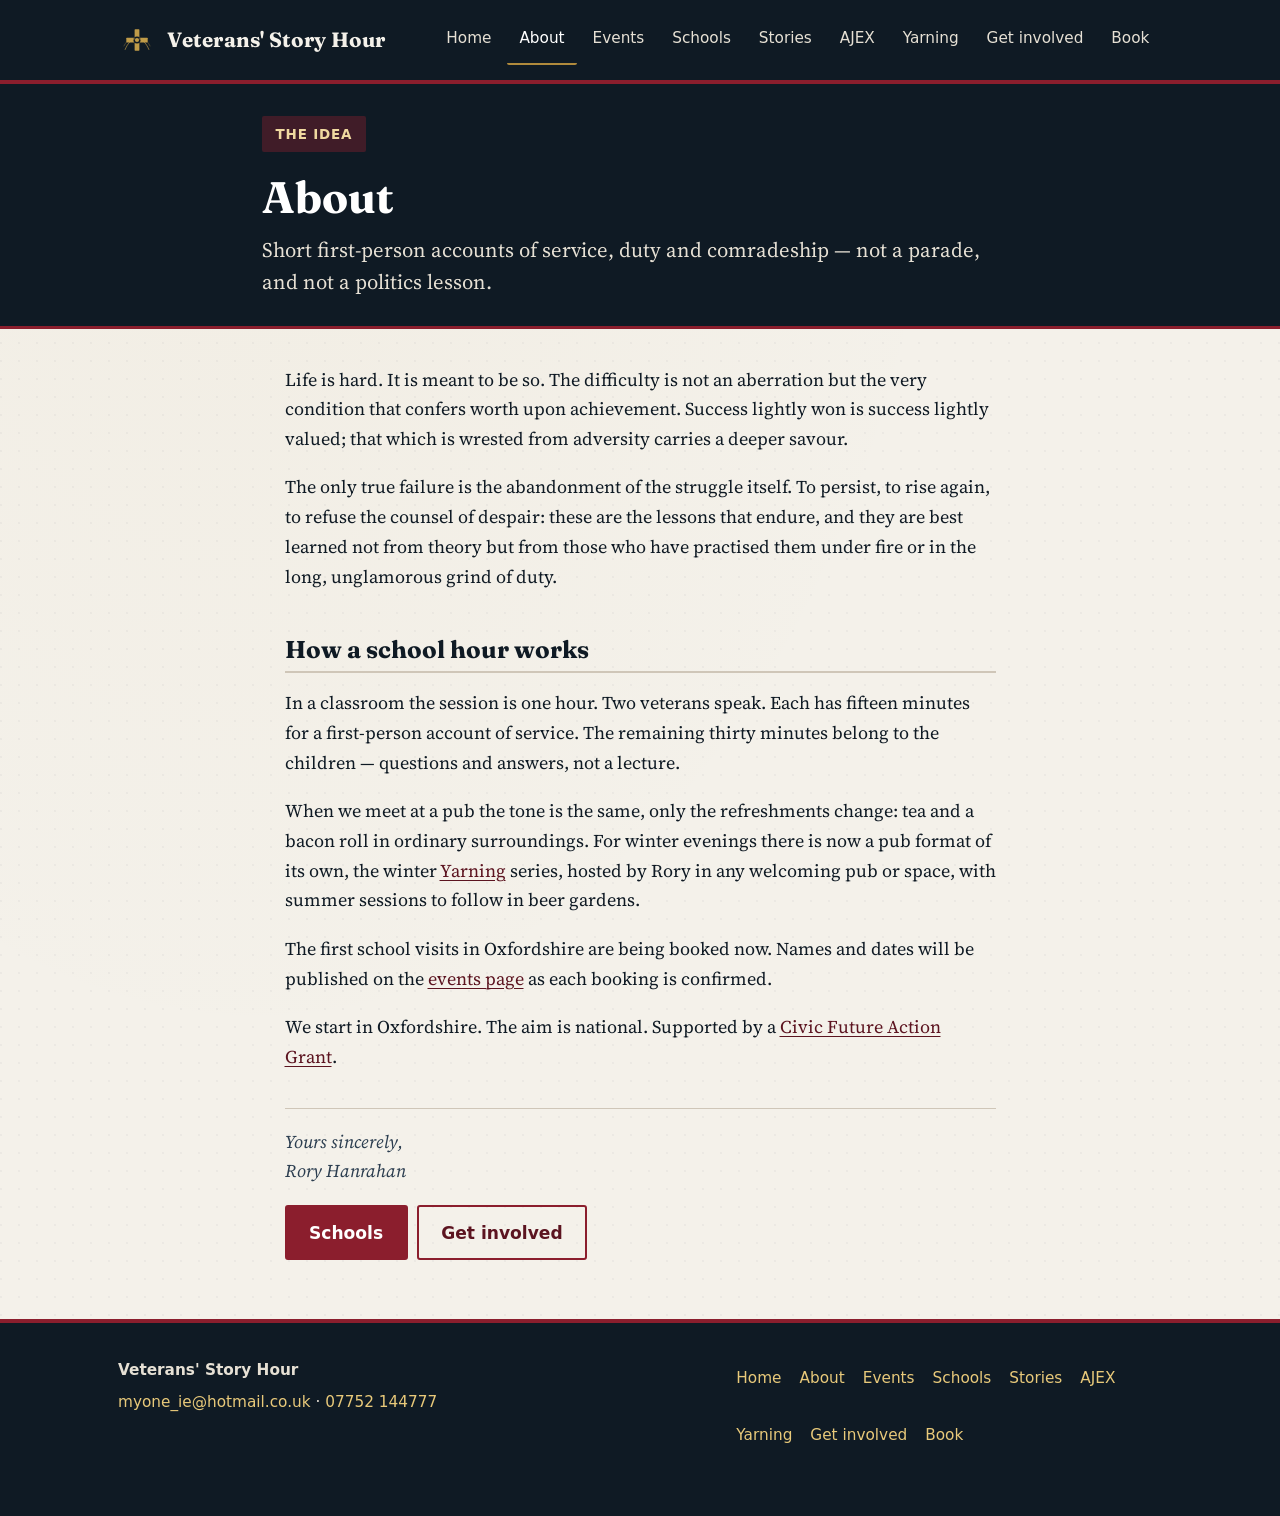
==== commit 744006b3: "About and Get involved: winter Yarning series, Rory hosts, no open fire needed" ====
--- a/about.html
+++ b/about.html
@@ -57,7 +57,7 @@
     <p>The only true failure is the abandonment of the struggle itself. To persist, to rise again, to refuse the counsel of despair: these are the lessons that endure, and they are best learned not from theory but from those who have practised them under fire or in the long, unglamorous grind of duty.</p>
     <h2>How a school hour works</h2>
     <p>In a classroom the session is one hour. Two veterans speak. Each has fifteen minutes for a first-person account of service. The remaining thirty minutes belong to the children — questions and answers, not a lecture.</p>
-    <p>When we meet at a pub the tone is the same, only the refreshments change: tea and a bacon roll in ordinary surroundings. For winter evenings by the fire there is now a pub format of its own: <a href="yarning.html">Yarning</a>.</p>
+    <p>When we meet at a pub the tone is the same, only the refreshments change: tea and a bacon roll in ordinary surroundings. For winter evenings there is now a pub format of its own, the winter <a href="yarning.html">Yarning</a> series, hosted by Rory in any welcoming pub or space, with summer sessions to follow in beer gardens.</p>
     <p>The first school visits in Oxfordshire are being booked now. Names and dates will be published on the <a href="events.html">events page</a> as each booking is confirmed.</p>
     <p>We start in Oxfordshire. The aim is national. Supported by a <a href="https://civicfuture.org/" target="_blank" rel="noopener">Civic Future Action Grant</a>.</p>
     <p class="sign-off">Yours sincerely,<br>Rory Hanrahan</p>
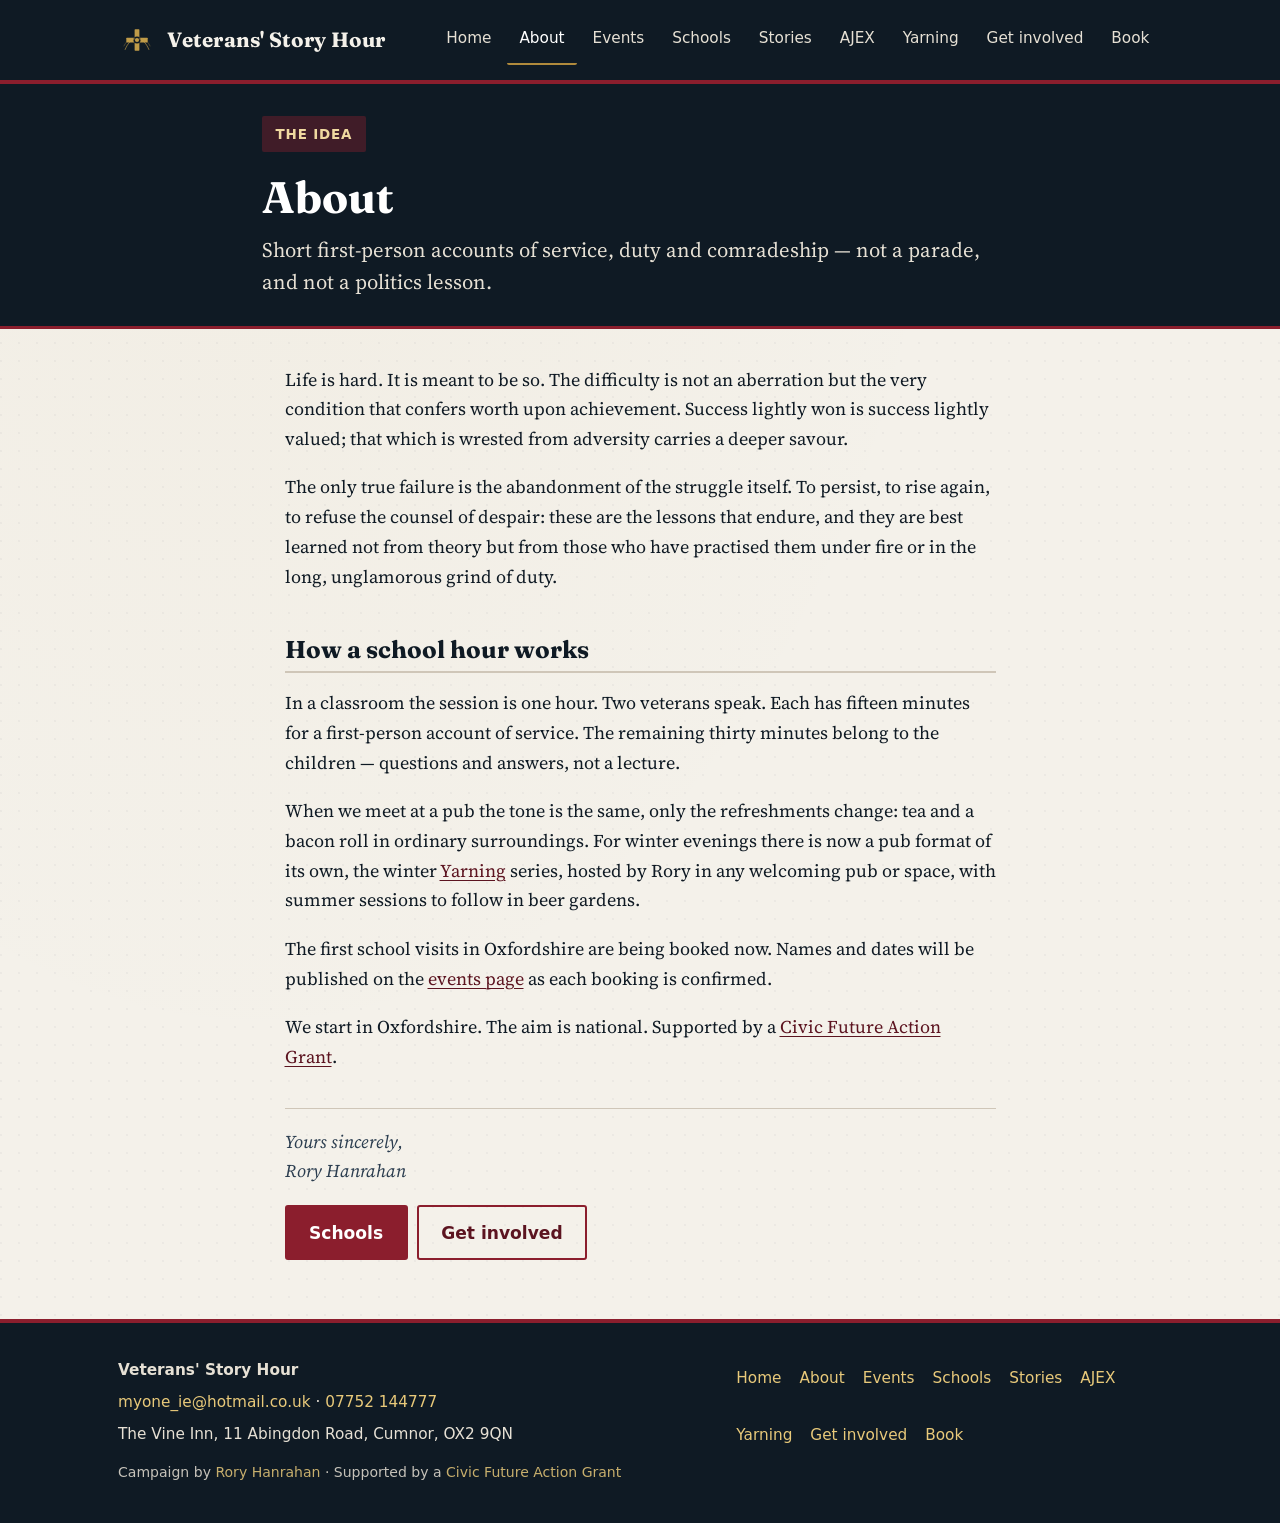
==== commit 6689598a: "Review pass: PNG share image and OG/Twitter meta, Book a school hour buttons go to book.html, about " ====
--- a/about.html
+++ b/about.html
@@ -12,13 +12,18 @@
   <meta property="og:title" content="About — Veterans' Story Hour">
   <meta property="og:description" content="How a Veterans' Story Hour works in a classroom.">
   <meta property="og:url" content="https://rhodirish-afk.github.io/veterans-story-hour/about.html">
-  <meta property="og:image" content="https://rhodirish-afk.github.io/veterans-story-hour/assets/og.svg">
+  <meta property="og:image" content="https://rhodirish-afk.github.io/veterans-story-hour/assets/og.png">
   <link rel="stylesheet" href="css/styles.css">
   <meta property="og:locale" content="en_GB">
   <meta name="twitter:card" content="summary_large_image">
   <meta name="twitter:title" content="About — Veterans' Story Hour">
   <meta name="twitter:description" content="How a Veterans' Story Hour works: in schools, two veterans, 15 minutes each, then 30 minutes of questions from the children.">
-  <meta name="twitter:image" content="https://rhodirish-afk.github.io/veterans-story-hour/assets/og.svg">
+  <meta name="twitter:image" content="https://rhodirish-afk.github.io/veterans-story-hour/assets/og.png">
+  <meta property="og:image:type" content="image/png">
+  <meta property="og:image:width" content="1200">
+  <meta property="og:image:height" content="630">
+  <meta property="og:image:alt" content="Veterans' Story Hour: lived service, civic pride. Armed Forces veterans into schools, youth centres and libraries.">
+  <meta name="twitter:image:alt" content="Veterans' Story Hour: lived service, civic pride. Armed Forces veterans into schools, youth centres and libraries.">
   <link rel="icon" href="assets/mark.svg" type="image/svg+xml">
   <link rel="preconnect" href="https://fonts.googleapis.com">
   <link rel="preconnect" href="https://fonts.gstatic.com" crossorigin>
@@ -52,7 +57,7 @@
       <p class="lede">Short first-person accounts of service, duty and comradeship — not a parade, and not a politics lesson.</p>
     </div>
   </div>
-  <main id="main">
+  <main id="main" tabindex="-1">
     <p>Life is hard. It is meant to be so. The difficulty is not an aberration but the very condition that confers worth upon achievement. Success lightly won is success lightly valued; that which is wrested from adversity carries a deeper savour.</p>
     <p>The only true failure is the abandonment of the struggle itself. To persist, to rise again, to refuse the counsel of despair: these are the lessons that endure, and they are best learned not from theory but from those who have practised them under fire or in the long, unglamorous grind of duty.</p>
     <h2>How a school hour works</h2>
@@ -71,18 +76,22 @@
       <div>
         <p><strong>Veterans' Story Hour</strong></p>
         <p><a href="mailto:myone_ie@hotmail.co.uk?subject=Veterans%20Story%20Hour">myone_ie@hotmail.co.uk</a> · <a href="tel:+447752144777">07752 144777</a></p>
+        <p>The Vine Inn, 11 Abingdon Road, Cumnor, OX2 9QN</p>
+        <p class="fine">Campaign by <a href="https://roryhanrahan.co.uk/">Rory Hanrahan</a> · Supported by a <a href="https://civicfuture.org/" target="_blank" rel="noopener">Civic Future Action Grant</a></p>
       </div>
-      <ul class="footer-nav" aria-label="Footer">
-        <li><a href="index.html">Home</a></li>
-        <li><a href="about.html" aria-current="page">About</a></li>
-        <li><a href="events.html">Events</a></li>
-        <li><a href="schools.html">Schools</a></li>
-        <li><a href="stories.html">Stories</a></li>
-        <li><a href="ajex.html">AJEX</a></li>
-        <li><a href="yarning.html">Yarning</a></li>
-        <li><a href="involve.html">Get involved</a></li>
-        <li><a href="book.html">Book</a></li>
-      </ul>
+      <div>
+        <ul class="footer-nav" aria-label="Footer">
+          <li><a href="index.html">Home</a></li>
+          <li><a href="about.html" aria-current="page">About</a></li>
+          <li><a href="events.html">Events</a></li>
+          <li><a href="schools.html">Schools</a></li>
+          <li><a href="stories.html">Stories</a></li>
+          <li><a href="ajex.html">AJEX</a></li>
+          <li><a href="yarning.html">Yarning</a></li>
+          <li><a href="involve.html">Get involved</a></li>
+          <li><a href="book.html">Book</a></li>
+        </ul>
+      </div>
     </div>
   </footer>
 </body>
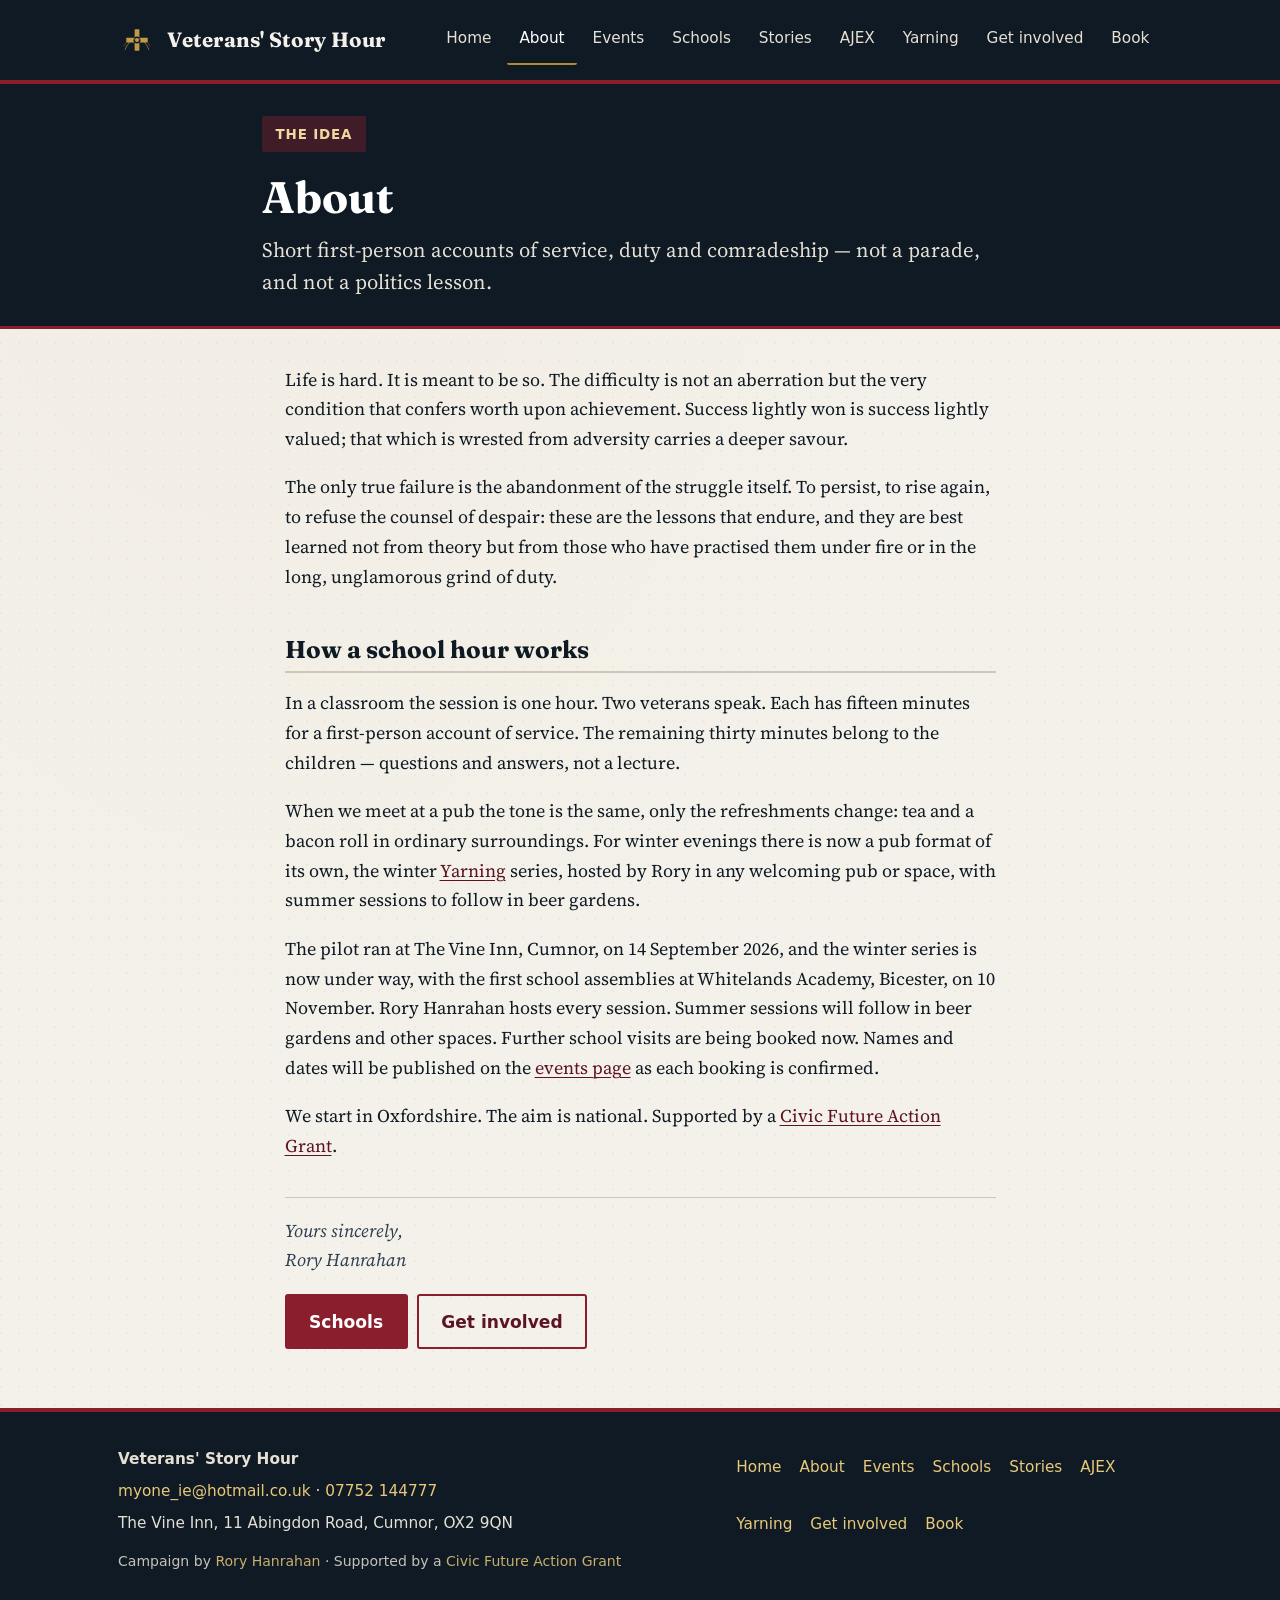
==== commit e7a6504e: "Merge link-and-obvious-fixes; site review: about, activity guides, AJEX, book" ====
--- a/about.html
+++ b/about.html
@@ -63,7 +63,7 @@
     <h2>How a school hour works</h2>
     <p>In a classroom the session is one hour. Two veterans speak. Each has fifteen minutes for a first-person account of service. The remaining thirty minutes belong to the children — questions and answers, not a lecture.</p>
     <p>When we meet at a pub the tone is the same, only the refreshments change: tea and a bacon roll in ordinary surroundings. For winter evenings there is now a pub format of its own, the winter <a href="yarning.html">Yarning</a> series, hosted by Rory in any welcoming pub or space, with summer sessions to follow in beer gardens.</p>
-    <p>The first school visits in Oxfordshire are being booked now. Names and dates will be published on the <a href="events.html">events page</a> as each booking is confirmed.</p>
+    <p>The pilot ran at The Vine Inn, Cumnor, on 14 September 2026, and the winter series is now under way, with the first school assemblies at Whitelands Academy, Bicester, on 10 November. Rory Hanrahan hosts every session. Summer sessions will follow in beer gardens and other spaces. Further school visits are being booked now. Names and dates will be published on the <a href="events.html">events page</a> as each booking is confirmed.</p>
     <p>We start in Oxfordshire. The aim is national. Supported by a <a href="https://civicfuture.org/" target="_blank" rel="noopener">Civic Future Action Grant</a>.</p>
     <p class="sign-off">Yours sincerely,<br>Rory Hanrahan</p>
     <div class="btn-row">
